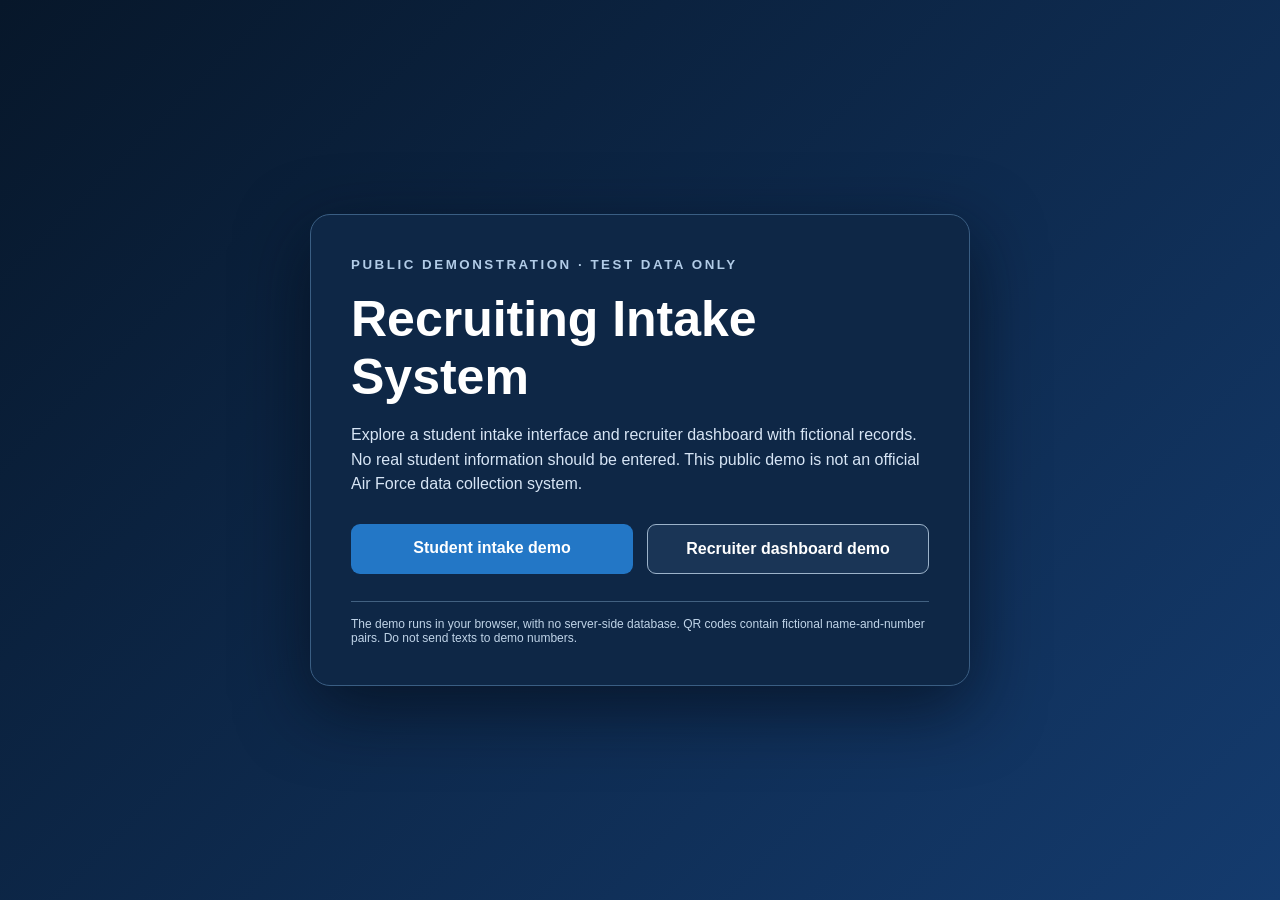
==== docs/index.html @ 407a8318 "Add public demo and separate non-demo recruiting build" ====
<!DOCTYPE html><html lang="en"><head><meta charset="utf-8"><meta name="viewport" content="width=device-width,initial-scale=1"><title>Recruiting Intake · Public Demo</title><style>
:root{font-family:"Segoe UI",Arial,sans-serif;color:#fff;background:#0a1930}*{box-sizing:border-box}body{margin:0;min-height:100vh;background:linear-gradient(135deg,#07172a,#143b6e);display:grid;place-items:center;padding:30px}main{max-width:660px;width:100%;background:#0e2746;border:1px solid #3a5e83;border-radius:20px;padding:40px;box-shadow:0 22px 70px #050c18aa}small{letter-spacing:.19em;font-weight:700;color:#b2cce7}h1{font-size:clamp(30px,6vw,50px);margin:17px 0}p{color:#d7e5f5;line-height:1.55}nav{display:grid;grid-template-columns:1fr 1fr;gap:14px;margin:27px 0}a{display:block;text-decoration:none;text-align:center;background:#2377c6;color:white;padding:15px;border-radius:9px;font-weight:700}a:nth-child(2){background:#1a3556;border:1px solid #9cb3ca}footer{color:#c0d4e8;font-size:12px;border-top:1px solid #426181;padding-top:15px}@media(max-width:520px){main{padding:25px}nav{grid-template-columns:1fr}}</style></head><body><main><small>PUBLIC DEMONSTRATION · TEST DATA ONLY</small><h1>Recruiting Intake System</h1><p>Explore a student intake interface and recruiter dashboard with fictional records. No real student information should be entered. This public demo is not an official Air Force data collection system.</p><nav><a href="Recruiting_Intake_Kiosk.html">Student intake demo</a><a href="Recruiting_Staff_Manager.html">Recruiter dashboard demo</a></nav><footer>The demo runs in your browser, with no server-side database. QR codes contain fictional name-and-number pairs. Do not send texts to demo numbers.</footer></main></body></html>
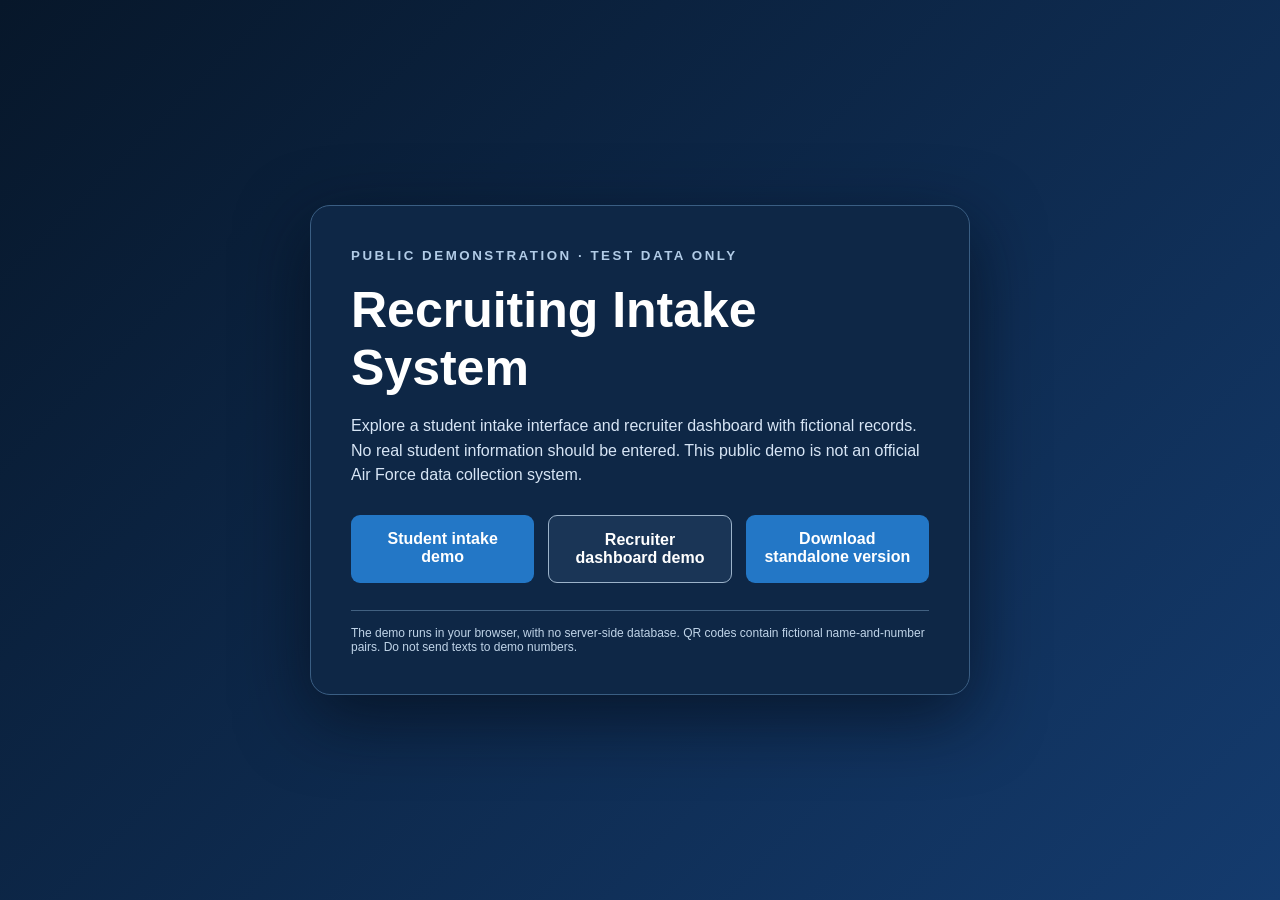
==== commit 923fd234: "Add email follow-up and downloadable clean release workflow" ====
--- a/docs/index.html
+++ b/docs/index.html
@@ -1,2 +1,2 @@
 <!DOCTYPE html><html lang="en"><head><meta charset="utf-8"><meta name="viewport" content="width=device-width,initial-scale=1"><title>Recruiting Intake · Public Demo</title><style>
-:root{font-family:"Segoe UI",Arial,sans-serif;color:#fff;background:#0a1930}*{box-sizing:border-box}body{margin:0;min-height:100vh;background:linear-gradient(135deg,#07172a,#143b6e);display:grid;place-items:center;padding:30px}main{max-width:660px;width:100%;background:#0e2746;border:1px solid #3a5e83;border-radius:20px;padding:40px;box-shadow:0 22px 70px #050c18aa}small{letter-spacing:.19em;font-weight:700;color:#b2cce7}h1{font-size:clamp(30px,6vw,50px);margin:17px 0}p{color:#d7e5f5;line-height:1.55}nav{display:grid;grid-template-columns:1fr 1fr;gap:14px;margin:27px 0}a{display:block;text-decoration:none;text-align:center;background:#2377c6;color:white;padding:15px;border-radius:9px;font-weight:700}a:nth-child(2){background:#1a3556;border:1px solid #9cb3ca}footer{color:#c0d4e8;font-size:12px;border-top:1px solid #426181;padding-top:15px}@media(max-width:520px){main{padding:25px}nav{grid-template-columns:1fr}}</style></head><body><main><small>PUBLIC DEMONSTRATION · TEST DATA ONLY</small><h1>Recruiting Intake System</h1><p>Explore a student intake interface and recruiter dashboard with fictional records. No real student information should be entered. This public demo is not an official Air Force data collection system.</p><nav><a href="Recruiting_Intake_Kiosk.html">Student intake demo</a><a href="Recruiting_Staff_Manager.html">Recruiter dashboard demo</a></nav><footer>The demo runs in your browser, with no server-side database. QR codes contain fictional name-and-number pairs. Do not send texts to demo numbers.</footer></main></body></html>+:root{font-family:"Segoe UI",Arial,sans-serif;color:#fff;background:#0a1930}*{box-sizing:border-box}body{margin:0;min-height:100vh;background:linear-gradient(135deg,#07172a,#143b6e);display:grid;place-items:center;padding:30px}main{max-width:660px;width:100%;background:#0e2746;border:1px solid #3a5e83;border-radius:20px;padding:40px;box-shadow:0 22px 70px #050c18aa}small{letter-spacing:.19em;font-weight:700;color:#b2cce7}h1{font-size:clamp(30px,6vw,50px);margin:17px 0}p{color:#d7e5f5;line-height:1.55}nav{display:grid;grid-template-columns:repeat(3,1fr);gap:14px;margin:27px 0}a{display:block;text-decoration:none;text-align:center;background:#2377c6;color:white;padding:15px;border-radius:9px;font-weight:700}a:nth-child(2){background:#1a3556;border:1px solid #9cb3ca}footer{color:#c0d4e8;font-size:12px;border-top:1px solid #426181;padding-top:15px}@media(max-width:520px){main{padding:25px}nav{grid-template-columns:1fr}}</style></head><body><main><small>PUBLIC DEMONSTRATION · TEST DATA ONLY</small><h1>Recruiting Intake System</h1><p>Explore a student intake interface and recruiter dashboard with fictional records. No real student information should be entered. This public demo is not an official Air Force data collection system.</p><nav><a href="Recruiting_Intake_Kiosk.html">Student intake demo</a><a href="Recruiting_Staff_Manager.html">Recruiter dashboard demo</a><a href="https://github.com/PrintOrb/recruiting-intake-demo/releases/latest" rel="noopener noreferrer">Download standalone version</a></nav><footer>The demo runs in your browser, with no server-side database. QR codes contain fictional name-and-number pairs. Do not send texts to demo numbers.</footer></main></body></html>
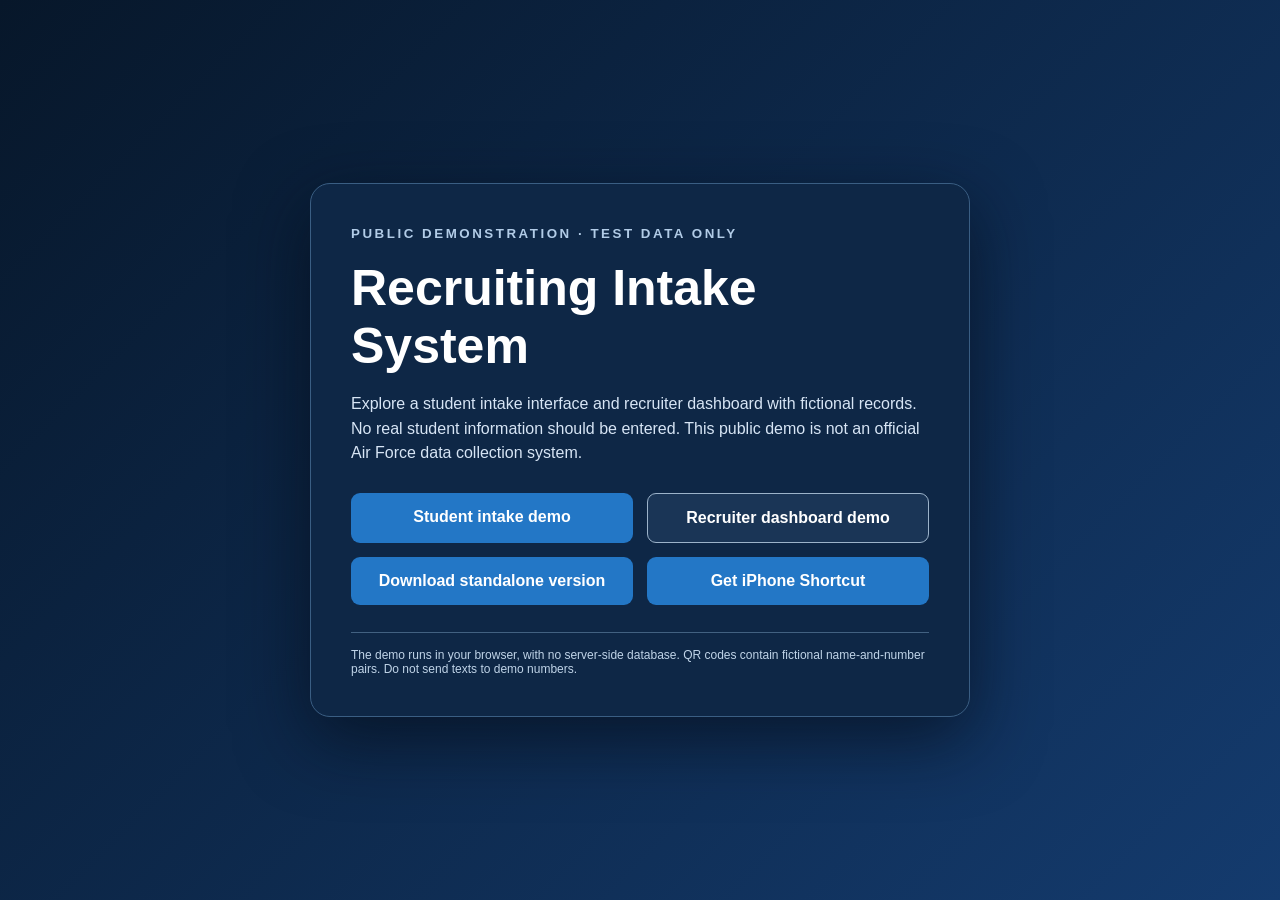
==== commit 6d9ef048: "Add iPhone Shortcut installation pages and share-link configuration" ====
--- a/docs/index.html
+++ b/docs/index.html
@@ -1,2 +1,2 @@
 <!DOCTYPE html><html lang="en"><head><meta charset="utf-8"><meta name="viewport" content="width=device-width,initial-scale=1"><title>Recruiting Intake · Public Demo</title><style>
-:root{font-family:"Segoe UI",Arial,sans-serif;color:#fff;background:#0a1930}*{box-sizing:border-box}body{margin:0;min-height:100vh;background:linear-gradient(135deg,#07172a,#143b6e);display:grid;place-items:center;padding:30px}main{max-width:660px;width:100%;background:#0e2746;border:1px solid #3a5e83;border-radius:20px;padding:40px;box-shadow:0 22px 70px #050c18aa}small{letter-spacing:.19em;font-weight:700;color:#b2cce7}h1{font-size:clamp(30px,6vw,50px);margin:17px 0}p{color:#d7e5f5;line-height:1.55}nav{display:grid;grid-template-columns:repeat(3,1fr);gap:14px;margin:27px 0}a{display:block;text-decoration:none;text-align:center;background:#2377c6;color:white;padding:15px;border-radius:9px;font-weight:700}a:nth-child(2){background:#1a3556;border:1px solid #9cb3ca}footer{color:#c0d4e8;font-size:12px;border-top:1px solid #426181;padding-top:15px}@media(max-width:520px){main{padding:25px}nav{grid-template-columns:1fr}}</style></head><body><main><small>PUBLIC DEMONSTRATION · TEST DATA ONLY</small><h1>Recruiting Intake System</h1><p>Explore a student intake interface and recruiter dashboard with fictional records. No real student information should be entered. This public demo is not an official Air Force data collection system.</p><nav><a href="Recruiting_Intake_Kiosk.html">Student intake demo</a><a href="Recruiting_Staff_Manager.html">Recruiter dashboard demo</a><a href="https://github.com/PrintOrb/recruiting-intake-demo/releases/latest" rel="noopener noreferrer">Download standalone version</a></nav><footer>The demo runs in your browser, with no server-side database. QR codes contain fictional name-and-number pairs. Do not send texts to demo numbers.</footer></main></body></html>+:root{font-family:"Segoe UI",Arial,sans-serif;color:#fff;background:#0a1930}*{box-sizing:border-box}body{margin:0;min-height:100vh;background:linear-gradient(135deg,#07172a,#143b6e);display:grid;place-items:center;padding:30px}main{max-width:660px;width:100%;background:#0e2746;border:1px solid #3a5e83;border-radius:20px;padding:40px;box-shadow:0 22px 70px #050c18aa}small{letter-spacing:.19em;font-weight:700;color:#b2cce7}h1{font-size:clamp(30px,6vw,50px);margin:17px 0}p{color:#d7e5f5;line-height:1.55}nav{display:grid;grid-template-columns:repeat(2,1fr);gap:14px;margin:27px 0}a{display:block;text-decoration:none;text-align:center;background:#2377c6;color:white;padding:15px;border-radius:9px;font-weight:700}a:nth-child(2){background:#1a3556;border:1px solid #9cb3ca}footer{color:#c0d4e8;font-size:12px;border-top:1px solid #426181;padding-top:15px}@media(max-width:520px){main{padding:25px}nav{grid-template-columns:1fr}}</style></head><body><main><small>PUBLIC DEMONSTRATION · TEST DATA ONLY</small><h1>Recruiting Intake System</h1><p>Explore a student intake interface and recruiter dashboard with fictional records. No real student information should be entered. This public demo is not an official Air Force data collection system.</p><nav><a href="Recruiting_Intake_Kiosk.html">Student intake demo</a><a href="Recruiting_Staff_Manager.html">Recruiter dashboard demo</a><a href="https://github.com/PrintOrb/recruiting-intake-demo/releases/latest" rel="noopener noreferrer">Download standalone version</a><a href="iphone-shortcut.html">Get iPhone Shortcut</a></nav><footer>The demo runs in your browser, with no server-side database. QR codes contain fictional name-and-number pairs. Do not send texts to demo numbers.</footer></main></body></html>
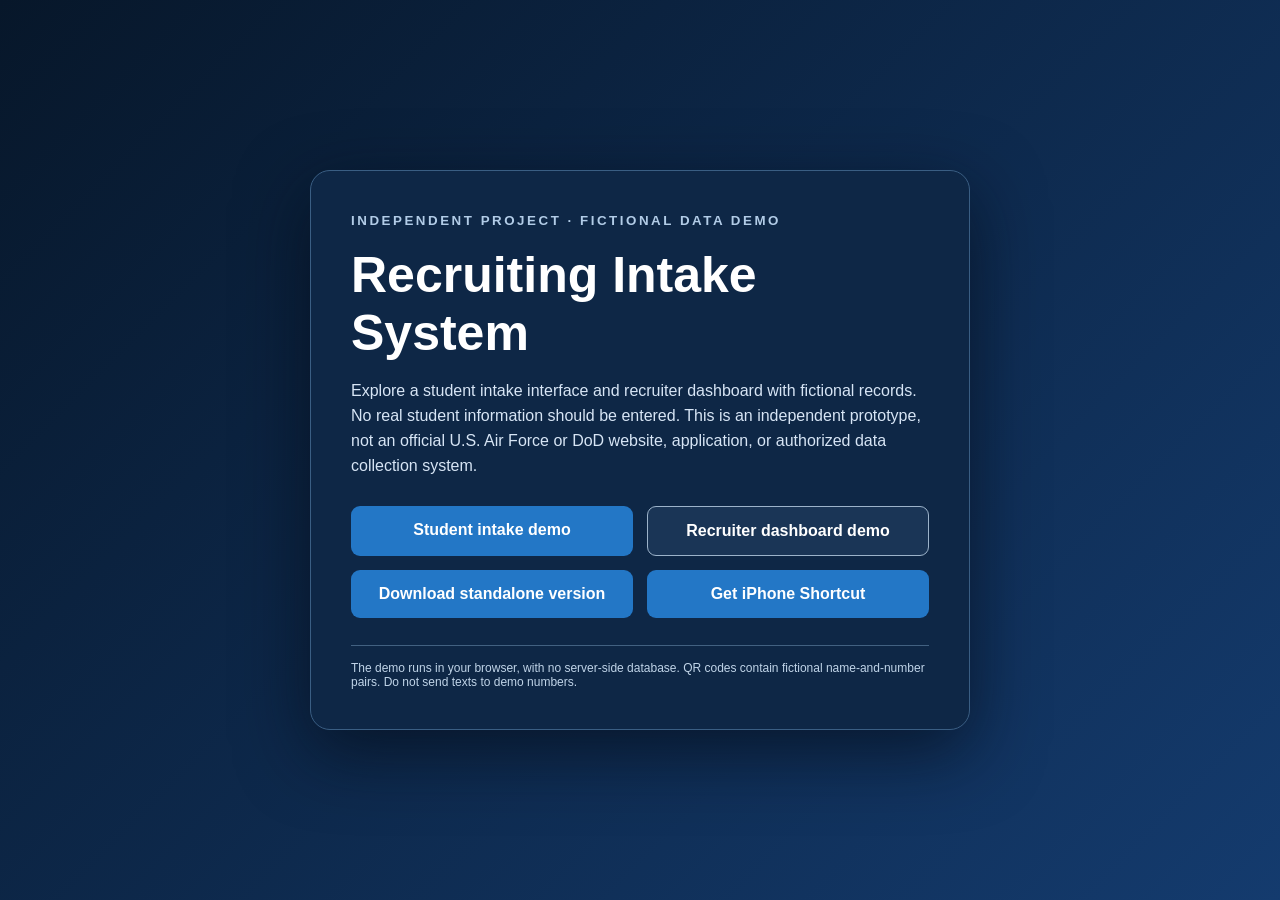
==== commit e5cdead1: "Clarify independent prototype branding across demo and standalone pages" ====
--- a/docs/index.html
+++ b/docs/index.html
@@ -1,2 +1,2 @@
 <!DOCTYPE html><html lang="en"><head><meta charset="utf-8"><meta name="viewport" content="width=device-width,initial-scale=1"><title>Recruiting Intake · Public Demo</title><style>
-:root{font-family:"Segoe UI",Arial,sans-serif;color:#fff;background:#0a1930}*{box-sizing:border-box}body{margin:0;min-height:100vh;background:linear-gradient(135deg,#07172a,#143b6e);display:grid;place-items:center;padding:30px}main{max-width:660px;width:100%;background:#0e2746;border:1px solid #3a5e83;border-radius:20px;padding:40px;box-shadow:0 22px 70px #050c18aa}small{letter-spacing:.19em;font-weight:700;color:#b2cce7}h1{font-size:clamp(30px,6vw,50px);margin:17px 0}p{color:#d7e5f5;line-height:1.55}nav{display:grid;grid-template-columns:repeat(2,1fr);gap:14px;margin:27px 0}a{display:block;text-decoration:none;text-align:center;background:#2377c6;color:white;padding:15px;border-radius:9px;font-weight:700}a:nth-child(2){background:#1a3556;border:1px solid #9cb3ca}footer{color:#c0d4e8;font-size:12px;border-top:1px solid #426181;padding-top:15px}@media(max-width:520px){main{padding:25px}nav{grid-template-columns:1fr}}</style></head><body><main><small>PUBLIC DEMONSTRATION · TEST DATA ONLY</small><h1>Recruiting Intake System</h1><p>Explore a student intake interface and recruiter dashboard with fictional records. No real student information should be entered. This public demo is not an official Air Force data collection system.</p><nav><a href="Recruiting_Intake_Kiosk.html">Student intake demo</a><a href="Recruiting_Staff_Manager.html">Recruiter dashboard demo</a><a href="https://github.com/PrintOrb/recruiting-intake-demo/releases/latest" rel="noopener noreferrer">Download standalone version</a><a href="iphone-shortcut.html">Get iPhone Shortcut</a></nav><footer>The demo runs in your browser, with no server-side database. QR codes contain fictional name-and-number pairs. Do not send texts to demo numbers.</footer></main></body></html>+:root{font-family:"Segoe UI",Arial,sans-serif;color:#fff;background:#0a1930}*{box-sizing:border-box}body{margin:0;min-height:100vh;background:linear-gradient(135deg,#07172a,#143b6e);display:grid;place-items:center;padding:30px}main{max-width:660px;width:100%;background:#0e2746;border:1px solid #3a5e83;border-radius:20px;padding:40px;box-shadow:0 22px 70px #050c18aa}small{letter-spacing:.19em;font-weight:700;color:#b2cce7}h1{font-size:clamp(30px,6vw,50px);margin:17px 0}p{color:#d7e5f5;line-height:1.55}nav{display:grid;grid-template-columns:repeat(2,1fr);gap:14px;margin:27px 0}a{display:block;text-decoration:none;text-align:center;background:#2377c6;color:white;padding:15px;border-radius:9px;font-weight:700}a:nth-child(2){background:#1a3556;border:1px solid #9cb3ca}footer{color:#c0d4e8;font-size:12px;border-top:1px solid #426181;padding-top:15px}@media(max-width:520px){main{padding:25px}nav{grid-template-columns:1fr}}</style></head><body><main><small>INDEPENDENT PROJECT · FICTIONAL DATA DEMO</small><h1>Recruiting Intake System</h1><p>Explore a student intake interface and recruiter dashboard with fictional records. No real student information should be entered. This is an independent prototype, not an official U.S. Air Force or DoD website, application, or authorized data collection system.</p><nav><a href="Recruiting_Intake_Kiosk.html">Student intake demo</a><a href="Recruiting_Staff_Manager.html">Recruiter dashboard demo</a><a href="https://github.com/PrintOrb/recruiting-intake-demo/releases/latest" rel="noopener noreferrer">Download standalone version</a><a href="iphone-shortcut.html">Get iPhone Shortcut</a></nav><footer>The demo runs in your browser, with no server-side database. QR codes contain fictional name-and-number pairs. Do not send texts to demo numbers.</footer></main></body></html>
